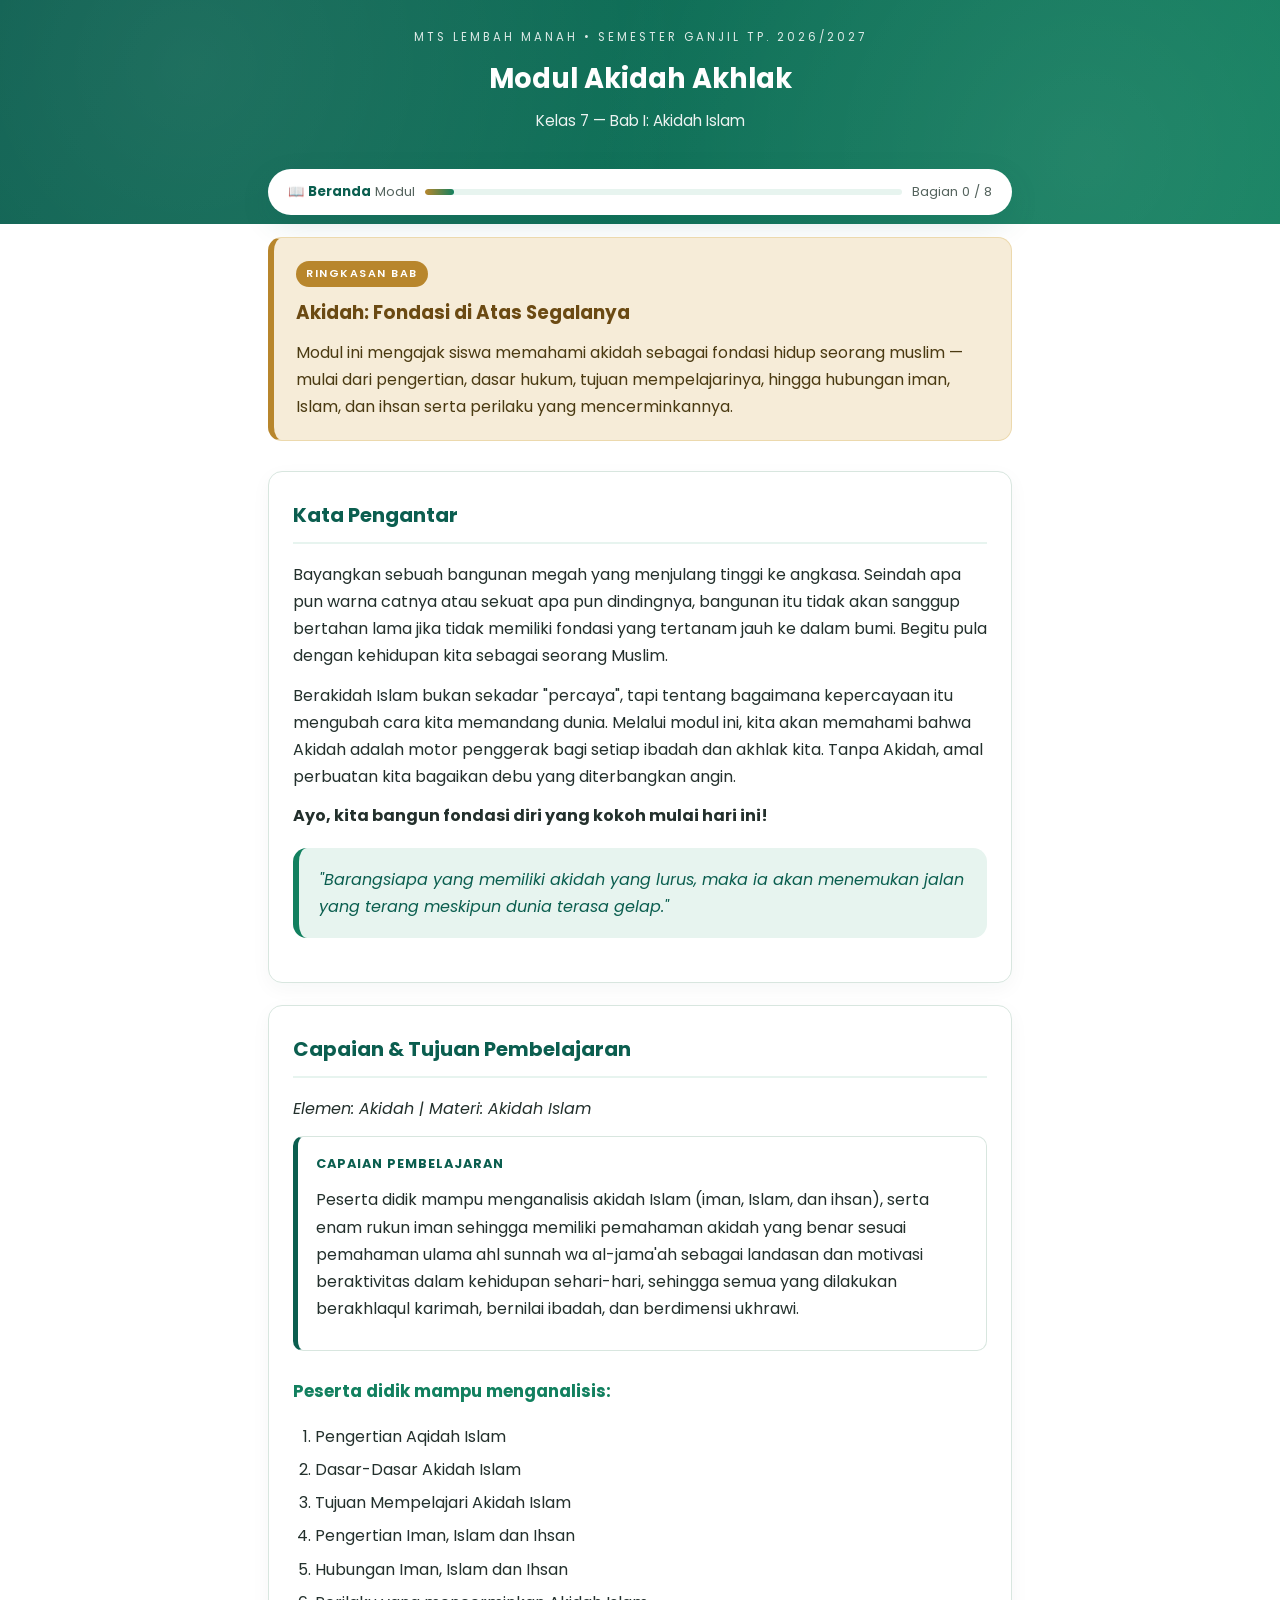
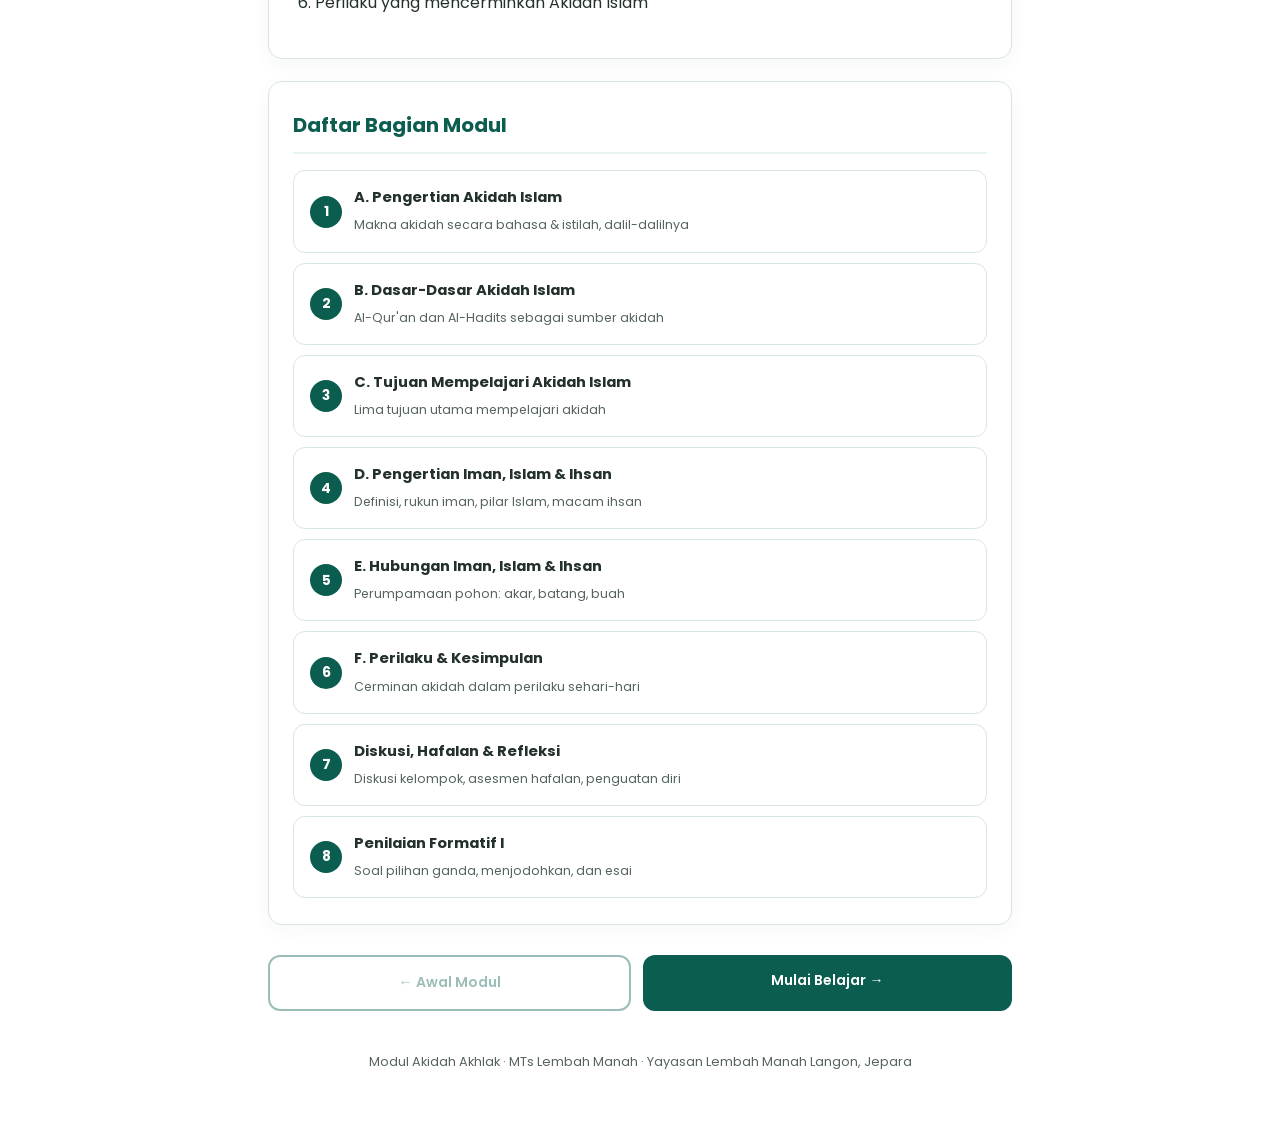
==== index.html @ 38d85c59 "Add files via upload" ====
<!DOCTYPE html>
<html lang="id">
<head>
<meta charset="UTF-8">
<meta name="viewport" content="width=device-width, initial-scale=1.0">
<title>Modul Akidah Akhlak Kelas 7 — Bab 1: Akidah Islam</title>
<link rel="preconnect" href="https://fonts.googleapis.com">
<link href="https://fonts.googleapis.com/css2?family=Poppins:wght@400;500;600;700&family=Amiri:wght@400;700&display=swap" rel="stylesheet">
<link rel="stylesheet" href="style.css">
</head>
<body>

<header class="site-header">
  <div class="eyebrow">MTs Lembah Manah • Semester Ganjil TP. 2026/2027</div>
  <h1>Modul Akidah Akhlak</h1>
  <p>Kelas 7 — Bab I: Akidah Islam</p>
</header>

<main class="wrap">

  <div class="progress-pill">
    <span>📖 <strong>Beranda</strong> Modul</span>
    <div class="progress-bar-track"><div class="progress-bar-fill" style="width:6%"></div></div>
    <span>Bagian 0 / 8</span>
  </div>

  <div class="summary-card">
    <span class="tag">Ringkasan Bab</span>
    <h2>Akidah: Fondasi di Atas Segalanya</h2>
    <p>Modul ini mengajak siswa memahami akidah sebagai fondasi hidup seorang muslim — mulai dari pengertian, dasar hukum, tujuan mempelajarinya, hingga hubungan iman, Islam, dan ihsan serta perilaku yang mencerminkannya.</p>
  </div>

  <section class="card">
    <h2>Kata Pengantar</h2>
    <p>Bayangkan sebuah bangunan megah yang menjulang tinggi ke angkasa. Seindah apa pun warna catnya atau sekuat apa pun dindingnya, bangunan itu tidak akan sanggup bertahan lama jika tidak memiliki fondasi yang tertanam jauh ke dalam bumi. Begitu pula dengan kehidupan kita sebagai seorang Muslim.</p>
    <p>Berakidah Islam bukan sekadar "percaya", tapi tentang bagaimana kepercayaan itu mengubah cara kita memandang dunia. Melalui modul ini, kita akan memahami bahwa Akidah adalah motor penggerak bagi setiap ibadah dan akhlak kita. Tanpa Akidah, amal perbuatan kita bagaikan debu yang diterbangkan angin.</p>
    <p><strong>Ayo, kita bangun fondasi diri yang kokoh mulai hari ini!</strong></p>
    <div class="opening-quote">
      "Barangsiapa yang memiliki akidah yang lurus, maka ia akan menemukan jalan yang terang meskipun dunia terasa gelap."
    </div>
  </section>

  <section class="card">
    <h2>Capaian &amp; Tujuan Pembelajaran</h2>
    <p><em>Elemen: Akidah | Materi: Akidah Islam</em></p>
    <div class="definisi-box">
      <div class="label">Capaian Pembelajaran</div>
      <p>Peserta didik mampu menganalisis akidah Islam (iman, Islam, dan ihsan), serta enam rukun iman sehingga memiliki pemahaman akidah yang benar sesuai pemahaman ulama ahl sunnah wa al-jama'ah sebagai landasan dan motivasi beraktivitas dalam kehidupan sehari-hari, sehingga semua yang dilakukan berakhlaqul karimah, bernilai ibadah, dan berdimensi ukhrawi.</p>
    </div>
    <h3>Peserta didik mampu menganalisis:</h3>
    <ol>
      <li>Pengertian Aqidah Islam</li>
      <li>Dasar-Dasar Akidah Islam</li>
      <li>Tujuan Mempelajari Akidah Islam</li>
      <li>Pengertian Iman, Islam dan Ihsan</li>
      <li>Hubungan Iman, Islam dan Ihsan</li>
      <li>Perilaku yang mencerminkan Akidah Islam</li>
    </ol>
  </section>

  <section class="card">
    <h2>Daftar Bagian Modul</h2>
    <div class="daftar-isi">
      <a href="bagian-1.html"><span class="num">1</span><span class="txt"><strong>A. Pengertian Akidah Islam</strong><span>Makna akidah secara bahasa &amp; istilah, dalil-dalilnya</span></span></a>
      <a href="bagian-2.html"><span class="num">2</span><span class="txt"><strong>B. Dasar-Dasar Akidah Islam</strong><span>Al-Qur'an dan Al-Hadits sebagai sumber akidah</span></span></a>
      <a href="bagian-3.html"><span class="num">3</span><span class="txt"><strong>C. Tujuan Mempelajari Akidah Islam</strong><span>Lima tujuan utama mempelajari akidah</span></span></a>
      <a href="bagian-4.html"><span class="num">4</span><span class="txt"><strong>D. Pengertian Iman, Islam &amp; Ihsan</strong><span>Definisi, rukun iman, pilar Islam, macam ihsan</span></span></a>
      <a href="bagian-5.html"><span class="num">5</span><span class="txt"><strong>E. Hubungan Iman, Islam &amp; Ihsan</strong><span>Perumpamaan pohon: akar, batang, buah</span></span></a>
      <a href="bagian-6.html"><span class="num">6</span><span class="txt"><strong>F. Perilaku &amp; Kesimpulan</strong><span>Cerminan akidah dalam perilaku sehari-hari</span></span></a>
      <a href="bagian-7.html"><span class="num">7</span><span class="txt"><strong>Diskusi, Hafalan &amp; Refleksi</strong><span>Diskusi kelompok, asesmen hafalan, penguatan diri</span></span></a>
      <a href="bagian-8.html"><span class="num">8</span><span class="txt"><strong>Penilaian Formatif I</strong><span>Soal pilihan ganda, menjodohkan, dan esai</span></span></a>
    </div>
  </section>

  <div class="nav-buttons">
    <span class="nav-btn secondary disabled">← Awal Modul</span>
    <a class="nav-btn" href="bagian-1.html">Mulai Belajar →</a>
  </div>

  <p class="footer-note">Modul Akidah Akhlak · MTs Lembah Manah · Yayasan Lembah Manah Langon, Jepara</p>
</main>
</body>
</html>
---- style.css ----
:root {
  --hijau-tua: #0b5e4f;
  --hijau: #12805f;
  --hijau-muda: #e7f4ef;
  --emas: #b8862c;
  --emas-terang: #f6ecd8;
  --teks: #23302c;
  --teks-lembut: #55645e;
  --garis: #d8e6df;
  --putih: #ffffff;
  --radius: 14px;
}

* { box-sizing: border-box; }

body {
  margin: 0;
  font-family: 'Poppins', 'Segoe UI', Tahoma, sans-serif;
  color: var(--teks);
  background: linear-gradient(180deg, #f7fbf9 0%, #ffffff 220px);
  line-height: 1.7;
}

.arab {
  font-family: 'Amiri', 'Scheherazade New', serif;
  direction: rtl;
  text-align: right;
  font-size: 1.5rem;
  line-height: 2.4;
  color: var(--hijau-tua);
}

/* ===== HEADER ===== */
.site-header {
  background: linear-gradient(120deg, var(--hijau-tua), var(--hijau));
  color: var(--putih);
  padding: 28px 20px 90px;
  text-align: center;
  position: relative;
  overflow: hidden;
}
.site-header::after {
  content: "";
  position: absolute;
  inset: 0;
  background-image: radial-gradient(circle at 15% 30%, rgba(255,255,255,0.08) 0, transparent 45%),
                     radial-gradient(circle at 85% 70%, rgba(255,255,255,0.08) 0, transparent 45%);
}
.site-header .eyebrow {
  letter-spacing: 3px;
  text-transform: uppercase;
  font-size: 0.72rem;
  opacity: 0.85;
  margin-bottom: 8px;
}
.site-header h1 {
  font-size: 1.7rem;
  margin: 0 0 6px;
  position: relative;
}
.site-header p {
  margin: 0;
  opacity: 0.92;
  font-size: 0.95rem;
  position: relative;
}

/* ===== CONTAINER ===== */
.wrap {
  max-width: 780px;
  margin: -55px auto 60px;
  padding: 0 18px;
  position: relative;
}

/* ===== BREADCRUMB PILL ===== */
.progress-pill {
  background: var(--putih);
  border-radius: 999px;
  box-shadow: 0 10px 30px rgba(11,94,79,0.12);
  padding: 12px 20px;
  display: flex;
  align-items: center;
  justify-content: space-between;
  gap: 10px;
  font-size: 0.82rem;
  color: var(--teks-lembut);
  margin-bottom: 22px;
  flex-wrap: wrap;
}
.progress-pill strong { color: var(--hijau-tua); }
.progress-bar-track {
  flex: 1 1 120px;
  height: 6px;
  background: var(--hijau-muda);
  border-radius: 999px;
  overflow: hidden;
  min-width: 80px;
}
.progress-bar-fill {
  height: 100%;
  background: linear-gradient(90deg, var(--emas), var(--hijau));
  border-radius: 999px;
}

/* ===== SUMMARY CARD (ringkasan) ===== */
.summary-card {
  background: var(--emas-terang);
  border: 1px solid #ecd9ad;
  border-left: 6px solid var(--emas);
  border-radius: var(--radius);
  padding: 20px 22px;
  margin-bottom: 30px;
}
.summary-card .tag {
  display: inline-block;
  background: var(--emas);
  color: #fff;
  font-size: 0.68rem;
  font-weight: 600;
  letter-spacing: 1.5px;
  text-transform: uppercase;
  padding: 4px 10px;
  border-radius: 999px;
  margin-bottom: 10px;
}
.summary-card h2 {
  margin: 0 0 10px;
  font-size: 1.15rem;
  color: #6b4a13;
}
.summary-card ul {
  margin: 8px 0 0;
  padding-left: 20px;
}
.summary-card li { margin-bottom: 5px; color: #4a3a12; }
.summary-card p { margin: 6px 0 0; color: #4a3a12; }

/* ===== CONTENT CARD ===== */
.card {
  background: var(--putih);
  border: 1px solid var(--garis);
  border-radius: var(--radius);
  padding: 26px 24px;
  margin-bottom: 22px;
  box-shadow: 0 6px 20px rgba(20,60,50,0.04);
}
.card h2 {
  color: var(--hijau-tua);
  font-size: 1.25rem;
  margin-top: 0;
  padding-bottom: 10px;
  border-bottom: 2px solid var(--hijau-muda);
}
.card h3 {
  color: var(--hijau);
  font-size: 1.05rem;
  margin-top: 26px;
}
.card p { margin: 12px 0; }
.card ul, .card ol { padding-left: 22px; }
.card li { margin-bottom: 6px; }

.opening-quote {
  font-style: italic;
  background: var(--hijau-muda);
  border-radius: var(--radius);
  padding: 18px 20px;
  color: var(--hijau-tua);
  border-left: 6px solid var(--hijau);
  margin: 18px 0;
}

.ayat-box {
  background: #f9f6ec;
  border: 1px solid #ecdfb8;
  border-radius: 12px;
  padding: 18px 20px;
  margin: 16px 0;
}
.ayat-box .terjemah {
  margin-top: 10px;
  font-style: italic;
  color: var(--teks-lembut);
  font-size: 0.93rem;
  text-align: left;
  direction: ltr;
}
.ayat-box .sumber {
  margin-top: 6px;
  font-size: 0.8rem;
  color: var(--emas);
  font-weight: 600;
  text-align: left;
  direction: ltr;
}

.hadits-box {
  background: #eef7f3;
  border: 1px dashed var(--hijau);
  border-radius: 12px;
  padding: 18px 20px;
  margin: 16px 0;
}

.definisi-box {
  background: #fff;
  border: 1px solid var(--garis);
  border-left: 5px solid var(--hijau-tua);
  border-radius: 10px;
  padding: 16px 18px;
  margin: 14px 0;
}
.definisi-box .label {
  font-weight: 700;
  color: var(--hijau-tua);
  font-size: 0.8rem;
  text-transform: uppercase;
  letter-spacing: 1px;
  margin-bottom: 6px;
}

.pohon-grid {
  display: grid;
  gap: 12px;
  margin: 18px 0;
}
.pohon-item {
  background: var(--hijau-muda);
  border-radius: 12px;
  padding: 14px 18px;
  border-left: 5px solid var(--hijau);
}
.pohon-item .peran {
  font-weight: 700;
  color: var(--hijau-tua);
}

table.rubrik {
  width: 100%;
  border-collapse: collapse;
  margin: 16px 0;
  font-size: 0.88rem;
}
table.rubrik th, table.rubrik td {
  border: 1px solid var(--garis);
  padding: 8px 10px;
  text-align: left;
}
table.rubrik th {
  background: var(--hijau-tua);
  color: #fff;
  font-weight: 600;
}
table.rubrik tr:nth-child(even) { background: #f5faf8; }

.soal {
  padding: 14px 0;
  border-bottom: 1px dashed var(--garis);
}
.soal:last-child { border-bottom: none; }
.soal .no { font-weight: 700; color: var(--hijau-tua); }
.pilihan { list-style: none; padding-left: 0; margin: 8px 0 0; }
.pilihan li { margin-bottom: 4px; }

.diskusi-item {
  background: var(--hijau-muda);
  border-radius: 10px;
  padding: 12px 16px;
  margin-bottom: 10px;
}

.jodoh-wrap {
  display: grid;
  grid-template-columns: 1fr;
  gap: 10px;
  margin-top: 10px;
}
.jodoh-opsi {
  background: #f5faf8;
  border: 1px solid var(--garis);
  border-radius: 8px;
  padding: 8px 12px;
  font-size: 0.9rem;
}

/* ===== NAV ===== */
/* ===== KUNCI JAWABAN (collapsible) ===== */
details.jawaban {
  margin-top: 10px;
  border: 1px solid var(--garis);
  border-radius: 10px;
  overflow: hidden;
  background: #fbfdfc;
}
details.jawaban summary {
  cursor: pointer;
  list-style: none;
  padding: 10px 14px;
  font-size: 0.85rem;
  font-weight: 600;
  color: var(--hijau-tua);
  background: var(--hijau-muda);
  display: flex;
  align-items: center;
  gap: 8px;
  user-select: none;
}
details.jawaban summary::-webkit-details-marker { display: none; }
details.jawaban summary::before {
  content: "▸";
  display: inline-block;
  transition: transform 0.15s;
  font-size: 0.75rem;
}
details.jawaban[open] summary::before { transform: rotate(90deg); }
details.jawaban[open] summary {
  border-bottom: 1px solid var(--garis);
}
.jawaban-isi {
  padding: 14px 16px;
  font-size: 0.9rem;
}
.jawaban-isi .benar {
  display: inline-block;
  background: var(--hijau-tua);
  color: #fff;
  font-weight: 700;
  padding: 3px 10px;
  border-radius: 6px;
  margin-bottom: 8px;
  font-size: 0.85rem;
}
.jawaban-isi .pembahasan-label {
  font-weight: 600;
  color: var(--emas);
  font-size: 0.78rem;
  text-transform: uppercase;
  letter-spacing: 0.5px;
  margin-top: 8px;
  margin-bottom: 4px;
}
.jawaban-isi p { margin: 4px 0; color: var(--teks); }

.nav-buttons {
  display: flex;
  justify-content: space-between;
  gap: 12px;
  margin-top: 30px;
  flex-wrap: wrap;
}
.nav-btn {
  flex: 1 1 auto;
  text-decoration: none;
  background: var(--hijau-tua);
  color: #fff;
  padding: 14px 18px;
  border-radius: 12px;
  font-size: 0.88rem;
  font-weight: 600;
  text-align: center;
  transition: background 0.2s;
  min-width: 140px;
}
.nav-btn:hover { background: var(--hijau); }
.nav-btn.secondary {
  background: var(--putih);
  color: var(--hijau-tua);
  border: 2px solid var(--hijau-tua);
}
.nav-btn.disabled {
  opacity: 0.4;
  pointer-events: none;
}
.nav-btn .small { display: block; font-size: 0.7rem; opacity: 0.8; font-weight: 400; margin-bottom: 2px; }

.daftar-isi {
  display: grid;
  gap: 10px;
  margin-top: 10px;
}
.daftar-isi a {
  display: flex;
  align-items: center;
  gap: 12px;
  text-decoration: none;
  background: var(--putih);
  border: 1px solid var(--garis);
  border-radius: 12px;
  padding: 14px 16px;
  color: var(--teks);
  transition: transform 0.15s, box-shadow 0.15s;
}
.daftar-isi a:hover {
  transform: translateY(-2px);
  box-shadow: 0 8px 18px rgba(11,94,79,0.12);
}
.daftar-isi .num {
  background: var(--hijau-tua);
  color: #fff;
  width: 32px;
  height: 32px;
  border-radius: 50%;
  display: flex;
  align-items: center;
  justify-content: center;
  font-weight: 700;
  font-size: 0.85rem;
  flex-shrink: 0;
}
.daftar-isi .txt strong { display: block; font-size: 0.92rem; }
.daftar-isi .txt span { font-size: 0.78rem; color: var(--teks-lembut); }

.footer-note {
  text-align: center;
  color: var(--teks-lembut);
  font-size: 0.8rem;
  margin-top: 40px;
}

@media (min-width: 620px) {
  .pohon-grid { grid-template-columns: repeat(3, 1fr); }
  .jodoh-wrap { grid-template-columns: repeat(2, 1fr); }
}
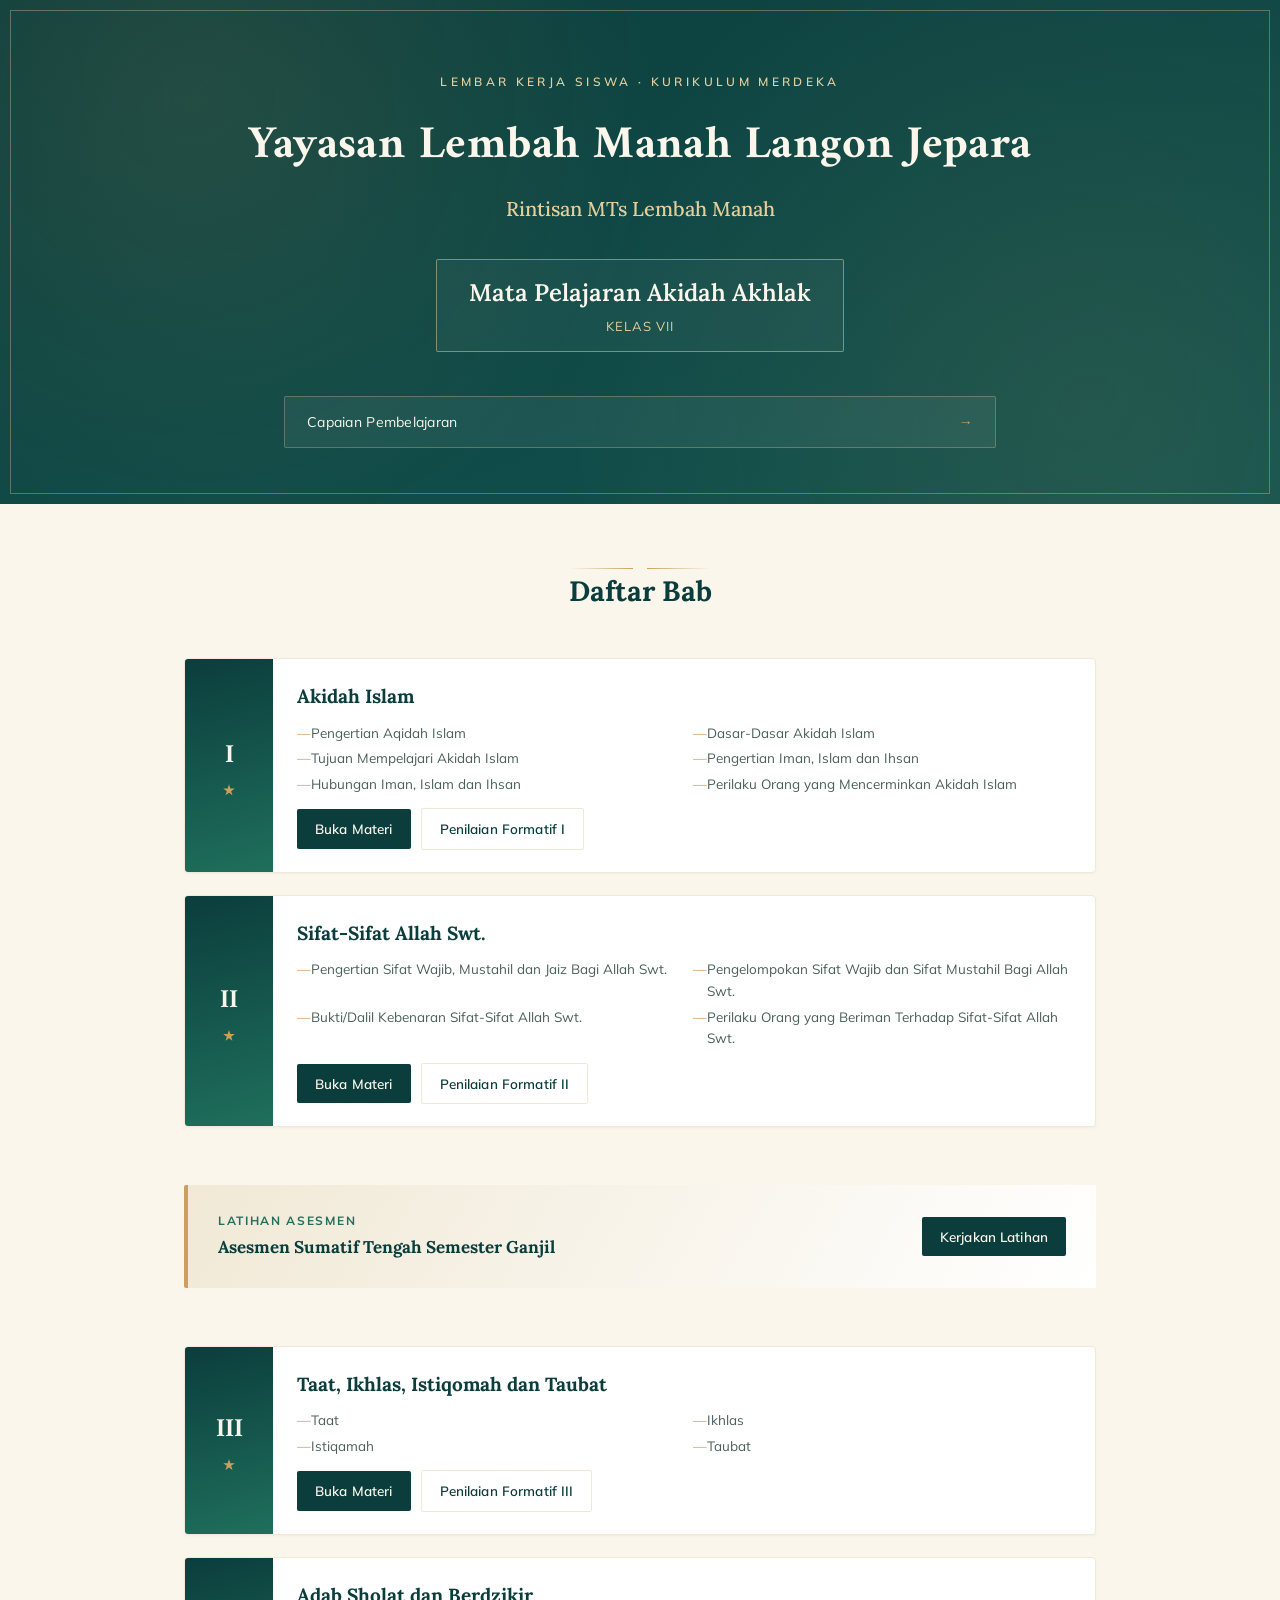
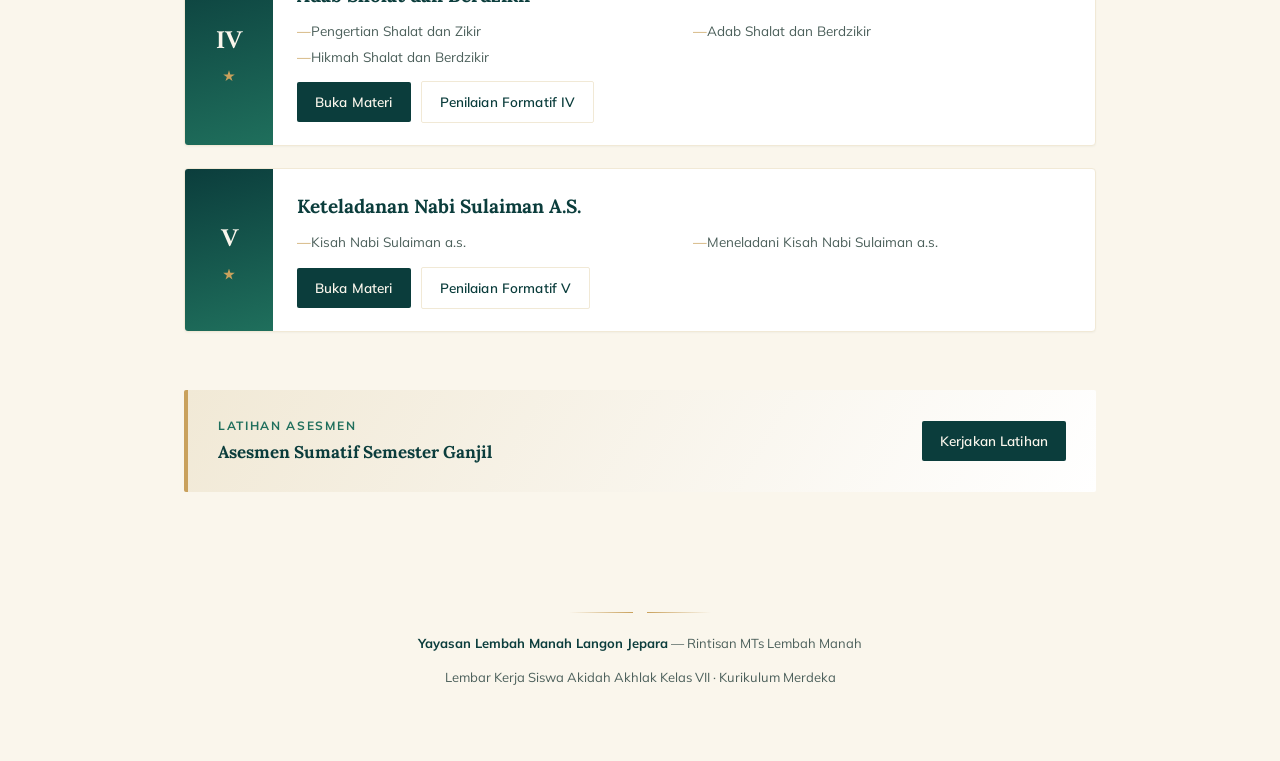
==== commit 372a5d97: "Add files via upload" ====
--- a/index.html
+++ b/index.html
@@ -3,81 +3,482 @@
 <head>
 <meta charset="UTF-8">
 <meta name="viewport" content="width=device-width, initial-scale=1.0">
-<title>Modul Akidah Akhlak Kelas 7 — Bab 1: Akidah Islam</title>
+<title>Akidah Akhlak Kelas VII — Yayasan Lembah Manah Langon</title>
 <link rel="preconnect" href="https://fonts.googleapis.com">
-<link href="https://fonts.googleapis.com/css2?family=Poppins:wght@400;500;600;700&family=Amiri:wght@400;700&display=swap" rel="stylesheet">
-<link rel="stylesheet" href="style.css">
+<link rel="preconnect" href="https://fonts.gstatic.com" crossorigin>
+<link href="https://fonts.googleapis.com/css2?family=Amiri:ital,wght@0,400;0,700;1,400&family=Lora:wght@500;600;700&family=Mulish:wght@400;500;600;700&display=swap" rel="stylesheet">
+<style>
+  :root{
+    --teal-deep:#0B3D3C;
+    --teal-mid:#12534F;
+    --emerald:#1F6F5C;
+    --gold:#C9A15C;
+    --gold-soft:#E4CE9C;
+    --cream:#FAF6EC;
+    --sand:#F1E9D6;
+    --ink:#20302D;
+    --ink-soft:#4B5F5A;
+  }
+
+  *{box-sizing:border-box;}
+  html{scroll-behavior:smooth;}
+  body{
+    margin:0;
+    background:var(--cream);
+    color:var(--ink);
+    font-family:'Mulish', sans-serif;
+    line-height:1.6;
+  }
+
+  /* ---------- Star motif (signature element) ---------- */
+  .star{
+    display:inline-block;
+    width:1em;
+    height:1em;
+    background:currentColor;
+    clip-path:polygon(50% 0%,61% 35%,98% 35%,68% 57%,79% 91%,50% 70%,21% 91%,32% 57%,2% 35%,39% 35%);
+  }
+
+  .star-divider{
+    display:flex;
+    align-items:center;
+    justify-content:center;
+    gap:14px;
+    margin:0 auto;
+    color:var(--gold);
+    font-size:14px;
+  }
+  .star-divider::before,
+  .star-divider::after{
+    content:"";
+    height:1px;
+    width:64px;
+    background:linear-gradient(90deg, transparent, var(--gold));
+  }
+  .star-divider::after{background:linear-gradient(90deg, var(--gold), transparent);}
+
+  /* ---------- Header ---------- */
+  header{
+    position:relative;
+    background:
+      radial-gradient(circle at 15% 20%, rgba(201,161,92,0.12), transparent 40%),
+      radial-gradient(circle at 85% 80%, rgba(201,161,92,0.10), transparent 45%),
+      linear-gradient(160deg, var(--teal-deep), var(--teal-mid));
+    color:var(--cream);
+    padding:72px 24px 56px;
+    text-align:center;
+    overflow:hidden;
+  }
+  header::before{
+    content:"";
+    position:absolute;
+    inset:10px;
+    border:1px solid rgba(228,206,156,0.35);
+    pointer-events:none;
+  }
+  .eyebrow{
+    letter-spacing:0.28em;
+    text-transform:uppercase;
+    font-size:12px;
+    color:var(--gold-soft);
+    margin-bottom:18px;
+    font-weight:600;
+  }
+  h1.institution{
+    font-family:'Amiri', serif;
+    font-weight:700;
+    font-size:clamp(28px, 4.4vw, 46px);
+    margin:0 0 10px;
+    letter-spacing:0.01em;
+  }
+  .madrasah{
+    font-family:'Lora', serif;
+    font-size:clamp(16px, 2.2vw, 20px);
+    color:var(--gold-soft);
+    margin:0 0 26px;
+    font-weight:500;
+  }
+  .subject-card{
+    display:inline-block;
+    margin-top:8px;
+    padding:14px 32px;
+    border:1px solid rgba(228,206,156,0.5);
+    border-radius:2px;
+    background:rgba(255,255,255,0.04);
+  }
+  .subject-card p{
+    margin:0;
+    font-family:'Lora', serif;
+    font-size:clamp(18px, 2.6vw, 24px);
+    font-weight:600;
+    color:var(--cream);
+  }
+  .subject-card span{
+    display:block;
+    font-family:'Mulish', sans-serif;
+    font-size:13px;
+    letter-spacing:0.08em;
+    color:var(--gold-soft);
+    margin-top:4px;
+    text-transform:uppercase;
+  }
+
+  /* ---------- Capaian Pembelajaran strip ---------- */
+  .cp-strip{
+    max-width:760px;
+    margin:44px auto 0;
+    padding:0 24px;
+  }
+  .cp-strip a{
+    display:flex;
+    align-items:center;
+    justify-content:space-between;
+    gap:16px;
+    background:rgba(255,255,255,0.06);
+    border:1px solid rgba(228,206,156,0.3);
+    color:var(--cream);
+    text-decoration:none;
+    padding:14px 22px;
+    border-radius:2px;
+    font-size:14px;
+    letter-spacing:0.02em;
+    transition:background 0.2s ease, transform 0.2s ease;
+  }
+  .cp-strip a:hover{background:rgba(255,255,255,0.12); transform:translateX(2px);}
+  .cp-strip .arrow{color:var(--gold);}
+
+  /* ---------- Main ---------- */
+  main{
+    max-width:960px;
+    margin:0 auto;
+    padding:64px 24px 40px;
+  }
+
+  .section-heading{
+    text-align:center;
+    margin-bottom:44px;
+  }
+  .section-heading h2{
+    font-family:'Lora', serif;
+    font-size:clamp(22px, 3vw, 28px);
+    color:var(--teal-deep);
+    margin:0 0 14px;
+  }
+
+  /* ---------- Chapter list ---------- */
+  .bab-list{
+    display:flex;
+    flex-direction:column;
+    gap:22px;
+  }
+
+  .bab-card{
+    position:relative;
+    display:grid;
+    grid-template-columns:88px 1fr;
+    background:#fff;
+    border:1px solid var(--sand);
+    border-radius:4px;
+    overflow:hidden;
+    box-shadow:0 1px 2px rgba(11,61,60,0.04);
+    transition:box-shadow 0.25s ease, transform 0.25s ease;
+  }
+  .bab-card:hover{
+    box-shadow:0 10px 26px rgba(11,61,60,0.12);
+    transform:translateY(-2px);
+  }
+
+  .bab-number{
+    background:linear-gradient(165deg, var(--teal-deep), var(--emerald));
+    color:var(--gold-soft);
+    display:flex;
+    flex-direction:column;
+    align-items:center;
+    justify-content:center;
+    font-family:'Amiri', serif;
+    padding:20px 8px;
+  }
+  .bab-number .roman{
+    font-size:26px;
+    font-weight:700;
+    color:var(--cream);
+  }
+  .bab-number .star{
+    margin-top:8px;
+    font-size:12px;
+    color:var(--gold);
+  }
+
+  .bab-body{
+    padding:22px 26px 22px 24px;
+  }
+  .bab-body h3{
+    margin:0 0 6px;
+    font-family:'Lora', serif;
+    font-size:19px;
+    color:var(--teal-deep);
+  }
+  .bab-body h3 a{
+    color:inherit;
+    text-decoration:none;
+  }
+  .bab-body h3 a:hover{color:var(--emerald); text-decoration:underline;}
+
+  .bab-topics{
+    margin:10px 0 14px;
+    padding:0;
+    list-style:none;
+    display:grid;
+    grid-template-columns:1fr 1fr;
+    gap:4px 20px;
+  }
+  .bab-topics li{
+    font-size:13.5px;
+    color:var(--ink-soft);
+    position:relative;
+    padding-left:14px;
+  }
+  .bab-topics li::before{
+    content:"—";
+    position:absolute;
+    left:0;
+    color:var(--gold);
+  }
+
+  .bab-foot{
+    display:flex;
+    flex-wrap:wrap;
+    align-items:center;
+    gap:10px;
+    margin-top:14px;
+  }
+  .btn{
+    display:inline-flex;
+    align-items:center;
+    gap:8px;
+    padding:9px 18px;
+    background:var(--teal-deep);
+    color:var(--cream);
+    text-decoration:none;
+    font-size:13.5px;
+    font-weight:600;
+    border-radius:2px;
+    letter-spacing:0.01em;
+    transition:background 0.2s ease;
+  }
+  .btn:hover{background:var(--emerald);}
+  .btn.ghost{
+    background:transparent;
+    color:var(--teal-deep);
+    border:1px solid var(--sand);
+  }
+  .btn.ghost:hover{
+    background:var(--sand);
+  }
+
+  /* ---------- Assessment banners ---------- */
+  .asesmen-banner{
+    margin:36px 0;
+    padding:26px 30px;
+    background:linear-gradient(120deg, var(--sand), #fff);
+    border-left:4px solid var(--gold);
+    border-radius:2px;
+    display:flex;
+    align-items:center;
+    justify-content:space-between;
+    gap:20px;
+    flex-wrap:wrap;
+  }
+  .asesmen-banner .label{
+    font-size:12px;
+    letter-spacing:0.14em;
+    text-transform:uppercase;
+    color:var(--emerald);
+    font-weight:700;
+    margin-bottom:4px;
+  }
+  .asesmen-banner h4{
+    margin:0;
+    font-family:'Lora', serif;
+    font-size:17px;
+    color:var(--teal-deep);
+  }
+
+  /* ---------- Footer ---------- */
+  footer{
+    text-align:center;
+    padding:44px 24px 60px;
+    color:var(--ink-soft);
+    font-size:13px;
+  }
+  footer .star-divider{margin-bottom:20px;}
+  footer strong{color:var(--teal-deep);}
+
+  @media (max-width:560px){
+    .bab-card{grid-template-columns:64px 1fr;}
+    .bab-number .roman{font-size:20px;}
+    .bab-topics{grid-template-columns:1fr;}
+    .asesmen-banner{flex-direction:column; align-items:flex-start;}
+  }
+</style>
 </head>
 <body>
 
-<header class="site-header">
-  <div class="eyebrow">MTs Lembah Manah • Semester Ganjil TP. 2026/2027</div>
-  <h1>Modul Akidah Akhlak</h1>
-  <p>Kelas 7 — Bab I: Akidah Islam</p>
+<header>
+  <div class="eyebrow">Lembar Kerja Siswa · Kurikulum Merdeka</div>
+  <h1 class="institution">Yayasan Lembah Manah Langon Jepara</h1>
+  <p class="madrasah">Rintisan MTs Lembah Manah</p>
+
+  <div class="subject-card">
+    <p>Mata Pelajaran Akidah Akhlak</p>
+    <span>Kelas VII</span>
+  </div>
+
+  <div class="cp-strip">
+    <a href="#capaian">
+      <span>Capaian Pembelajaran</span>
+      <span class="arrow">→</span>
+    </a>
+  </div>
 </header>
 
-<main class="wrap">
-
-  <div class="progress-pill">
-    <span>📖 <strong>Beranda</strong> Modul</span>
-    <div class="progress-bar-track"><div class="progress-bar-fill" style="width:6%"></div></div>
-    <span>Bagian 0 / 8</span>
+<main>
+
+  <div class="section-heading" id="capaian">
+    <span class="star-divider"></span>
+    <h2>Daftar Bab</h2>
   </div>
 
-  <div class="summary-card">
-    <span class="tag">Ringkasan Bab</span>
-    <h2>Akidah: Fondasi di Atas Segalanya</h2>
-    <p>Modul ini mengajak siswa memahami akidah sebagai fondasi hidup seorang muslim — mulai dari pengertian, dasar hukum, tujuan mempelajarinya, hingga hubungan iman, Islam, dan ihsan serta perilaku yang mencerminkannya.</p>
+  <div class="bab-list">
+
+    <!-- BAB I -->
+    <article class="bab-card">
+      <div class="bab-number">
+        <span class="roman">I</span>
+        <span class="star"></span>
+      </div>
+      <div class="bab-body">
+        <h3><a href="Bab-1/index.html">Akidah Islam</a></h3>
+        <ul class="bab-topics">
+          <li>Pengertian Aqidah Islam</li>
+          <li>Dasar-Dasar Akidah Islam</li>
+          <li>Tujuan Mempelajari Akidah Islam</li>
+          <li>Pengertian Iman, Islam dan Ihsan</li>
+          <li>Hubungan Iman, Islam dan Ihsan</li>
+          <li>Perilaku Orang yang Mencerminkan Akidah Islam</li>
+        </ul>
+        <div class="bab-foot">
+          <a class="btn" href="Bab-1/index.html">Buka Materi</a>
+          <a class="btn ghost" href="Bab-1/penilaian-formatif.html">Penilaian Formatif I</a>
+        </div>
+      </div>
+    </article>
+
+    <!-- BAB II -->
+    <article class="bab-card">
+      <div class="bab-number">
+        <span class="roman">II</span>
+        <span class="star"></span>
+      </div>
+      <div class="bab-body">
+        <h3><a href="Bab-2/index.html">Sifat-Sifat Allah Swt.</a></h3>
+        <ul class="bab-topics">
+          <li>Pengertian Sifat Wajib, Mustahil dan Jaiz Bagi Allah Swt.</li>
+          <li>Pengelompokan Sifat Wajib dan Sifat Mustahil Bagi Allah Swt.</li>
+          <li>Bukti/Dalil Kebenaran Sifat-Sifat Allah Swt.</li>
+          <li>Perilaku Orang yang Beriman Terhadap Sifat-Sifat Allah Swt.</li>
+        </ul>
+        <div class="bab-foot">
+          <a class="btn" href="Bab-2/index.html">Buka Materi</a>
+          <a class="btn ghost" href="Bab-2/penilaian-formatif.html">Penilaian Formatif II</a>
+        </div>
+      </div>
+    </article>
+
+    <div class="asesmen-banner">
+      <div>
+        <div class="label">Latihan Asesmen</div>
+        <h4>Asesmen Sumatif Tengah Semester Ganjil</h4>
+      </div>
+      <a class="btn" href="Asesmen/tengah-semester-ganjil.html">Kerjakan Latihan</a>
+    </div>
+
+    <!-- BAB III -->
+    <article class="bab-card">
+      <div class="bab-number">
+        <span class="roman">III</span>
+        <span class="star"></span>
+      </div>
+      <div class="bab-body">
+        <h3><a href="Bab-3/index.html">Taat, Ikhlas, Istiqomah dan Taubat</a></h3>
+        <ul class="bab-topics">
+          <li>Taat</li>
+          <li>Ikhlas</li>
+          <li>Istiqamah</li>
+          <li>Taubat</li>
+        </ul>
+        <div class="bab-foot">
+          <a class="btn" href="Bab-3/index.html">Buka Materi</a>
+          <a class="btn ghost" href="Bab-3/penilaian-formatif.html">Penilaian Formatif III</a>
+        </div>
+      </div>
+    </article>
+
+    <!-- BAB IV -->
+    <article class="bab-card">
+      <div class="bab-number">
+        <span class="roman">IV</span>
+        <span class="star"></span>
+      </div>
+      <div class="bab-body">
+        <h3><a href="Bab-4/index.html">Adab Sholat dan Berdzikir</a></h3>
+        <ul class="bab-topics">
+          <li>Pengertian Shalat dan Zikir</li>
+          <li>Adab Shalat dan Berdzikir</li>
+          <li>Hikmah Shalat dan Berdzikir</li>
+        </ul>
+        <div class="bab-foot">
+          <a class="btn" href="Bab-4/index.html">Buka Materi</a>
+          <a class="btn ghost" href="Bab-4/penilaian-formatif.html">Penilaian Formatif IV</a>
+        </div>
+      </div>
+    </article>
+
+    <!-- BAB V -->
+    <article class="bab-card">
+      <div class="bab-number">
+        <span class="roman">V</span>
+        <span class="star"></span>
+      </div>
+      <div class="bab-body">
+        <h3><a href="Bab-5/index.html">Keteladanan Nabi Sulaiman A.S.</a></h3>
+        <ul class="bab-topics">
+          <li>Kisah Nabi Sulaiman a.s.</li>
+          <li>Meneladani Kisah Nabi Sulaiman a.s.</li>
+        </ul>
+        <div class="bab-foot">
+          <a class="btn" href="Bab-5/index.html">Buka Materi</a>
+          <a class="btn ghost" href="Bab-5/penilaian-formatif.html">Penilaian Formatif V</a>
+        </div>
+      </div>
+    </article>
+
+    <div class="asesmen-banner">
+      <div>
+        <div class="label">Latihan Asesmen</div>
+        <h4>Asesmen Sumatif Semester Ganjil</h4>
+      </div>
+      <a class="btn" href="Asesmen/semester-ganjil.html">Kerjakan Latihan</a>
+    </div>
+
   </div>
-
-  <section class="card">
-    <h2>Kata Pengantar</h2>
-    <p>Bayangkan sebuah bangunan megah yang menjulang tinggi ke angkasa. Seindah apa pun warna catnya atau sekuat apa pun dindingnya, bangunan itu tidak akan sanggup bertahan lama jika tidak memiliki fondasi yang tertanam jauh ke dalam bumi. Begitu pula dengan kehidupan kita sebagai seorang Muslim.</p>
-    <p>Berakidah Islam bukan sekadar "percaya", tapi tentang bagaimana kepercayaan itu mengubah cara kita memandang dunia. Melalui modul ini, kita akan memahami bahwa Akidah adalah motor penggerak bagi setiap ibadah dan akhlak kita. Tanpa Akidah, amal perbuatan kita bagaikan debu yang diterbangkan angin.</p>
-    <p><strong>Ayo, kita bangun fondasi diri yang kokoh mulai hari ini!</strong></p>
-    <div class="opening-quote">
-      "Barangsiapa yang memiliki akidah yang lurus, maka ia akan menemukan jalan yang terang meskipun dunia terasa gelap."
-    </div>
-  </section>
-
-  <section class="card">
-    <h2>Capaian &amp; Tujuan Pembelajaran</h2>
-    <p><em>Elemen: Akidah | Materi: Akidah Islam</em></p>
-    <div class="definisi-box">
-      <div class="label">Capaian Pembelajaran</div>
-      <p>Peserta didik mampu menganalisis akidah Islam (iman, Islam, dan ihsan), serta enam rukun iman sehingga memiliki pemahaman akidah yang benar sesuai pemahaman ulama ahl sunnah wa al-jama'ah sebagai landasan dan motivasi beraktivitas dalam kehidupan sehari-hari, sehingga semua yang dilakukan berakhlaqul karimah, bernilai ibadah, dan berdimensi ukhrawi.</p>
-    </div>
-    <h3>Peserta didik mampu menganalisis:</h3>
-    <ol>
-      <li>Pengertian Aqidah Islam</li>
-      <li>Dasar-Dasar Akidah Islam</li>
-      <li>Tujuan Mempelajari Akidah Islam</li>
-      <li>Pengertian Iman, Islam dan Ihsan</li>
-      <li>Hubungan Iman, Islam dan Ihsan</li>
-      <li>Perilaku yang mencerminkan Akidah Islam</li>
-    </ol>
-  </section>
-
-  <section class="card">
-    <h2>Daftar Bagian Modul</h2>
-    <div class="daftar-isi">
-      <a href="bagian-1.html"><span class="num">1</span><span class="txt"><strong>A. Pengertian Akidah Islam</strong><span>Makna akidah secara bahasa &amp; istilah, dalil-dalilnya</span></span></a>
-      <a href="bagian-2.html"><span class="num">2</span><span class="txt"><strong>B. Dasar-Dasar Akidah Islam</strong><span>Al-Qur'an dan Al-Hadits sebagai sumber akidah</span></span></a>
-      <a href="bagian-3.html"><span class="num">3</span><span class="txt"><strong>C. Tujuan Mempelajari Akidah Islam</strong><span>Lima tujuan utama mempelajari akidah</span></span></a>
-      <a href="bagian-4.html"><span class="num">4</span><span class="txt"><strong>D. Pengertian Iman, Islam &amp; Ihsan</strong><span>Definisi, rukun iman, pilar Islam, macam ihsan</span></span></a>
-      <a href="bagian-5.html"><span class="num">5</span><span class="txt"><strong>E. Hubungan Iman, Islam &amp; Ihsan</strong><span>Perumpamaan pohon: akar, batang, buah</span></span></a>
-      <a href="bagian-6.html"><span class="num">6</span><span class="txt"><strong>F. Perilaku &amp; Kesimpulan</strong><span>Cerminan akidah dalam perilaku sehari-hari</span></span></a>
-      <a href="bagian-7.html"><span class="num">7</span><span class="txt"><strong>Diskusi, Hafalan &amp; Refleksi</strong><span>Diskusi kelompok, asesmen hafalan, penguatan diri</span></span></a>
-      <a href="bagian-8.html"><span class="num">8</span><span class="txt"><strong>Penilaian Formatif I</strong><span>Soal pilihan ganda, menjodohkan, dan esai</span></span></a>
-    </div>
-  </section>
-
-  <div class="nav-buttons">
-    <span class="nav-btn secondary disabled">← Awal Modul</span>
-    <a class="nav-btn" href="bagian-1.html">Mulai Belajar →</a>
-  </div>
-
-  <p class="footer-note">Modul Akidah Akhlak · MTs Lembah Manah · Yayasan Lembah Manah Langon, Jepara</p>
 </main>
+
+<footer>
+  <span class="star-divider"></span>
+  <p><strong>Yayasan Lembah Manah Langon Jepara</strong> — Rintisan MTs Lembah Manah</p>
+  <p>Lembar Kerja Siswa Akidah Akhlak Kelas VII · Kurikulum Merdeka</p>
+</footer>
+
 </body>
 </html>
